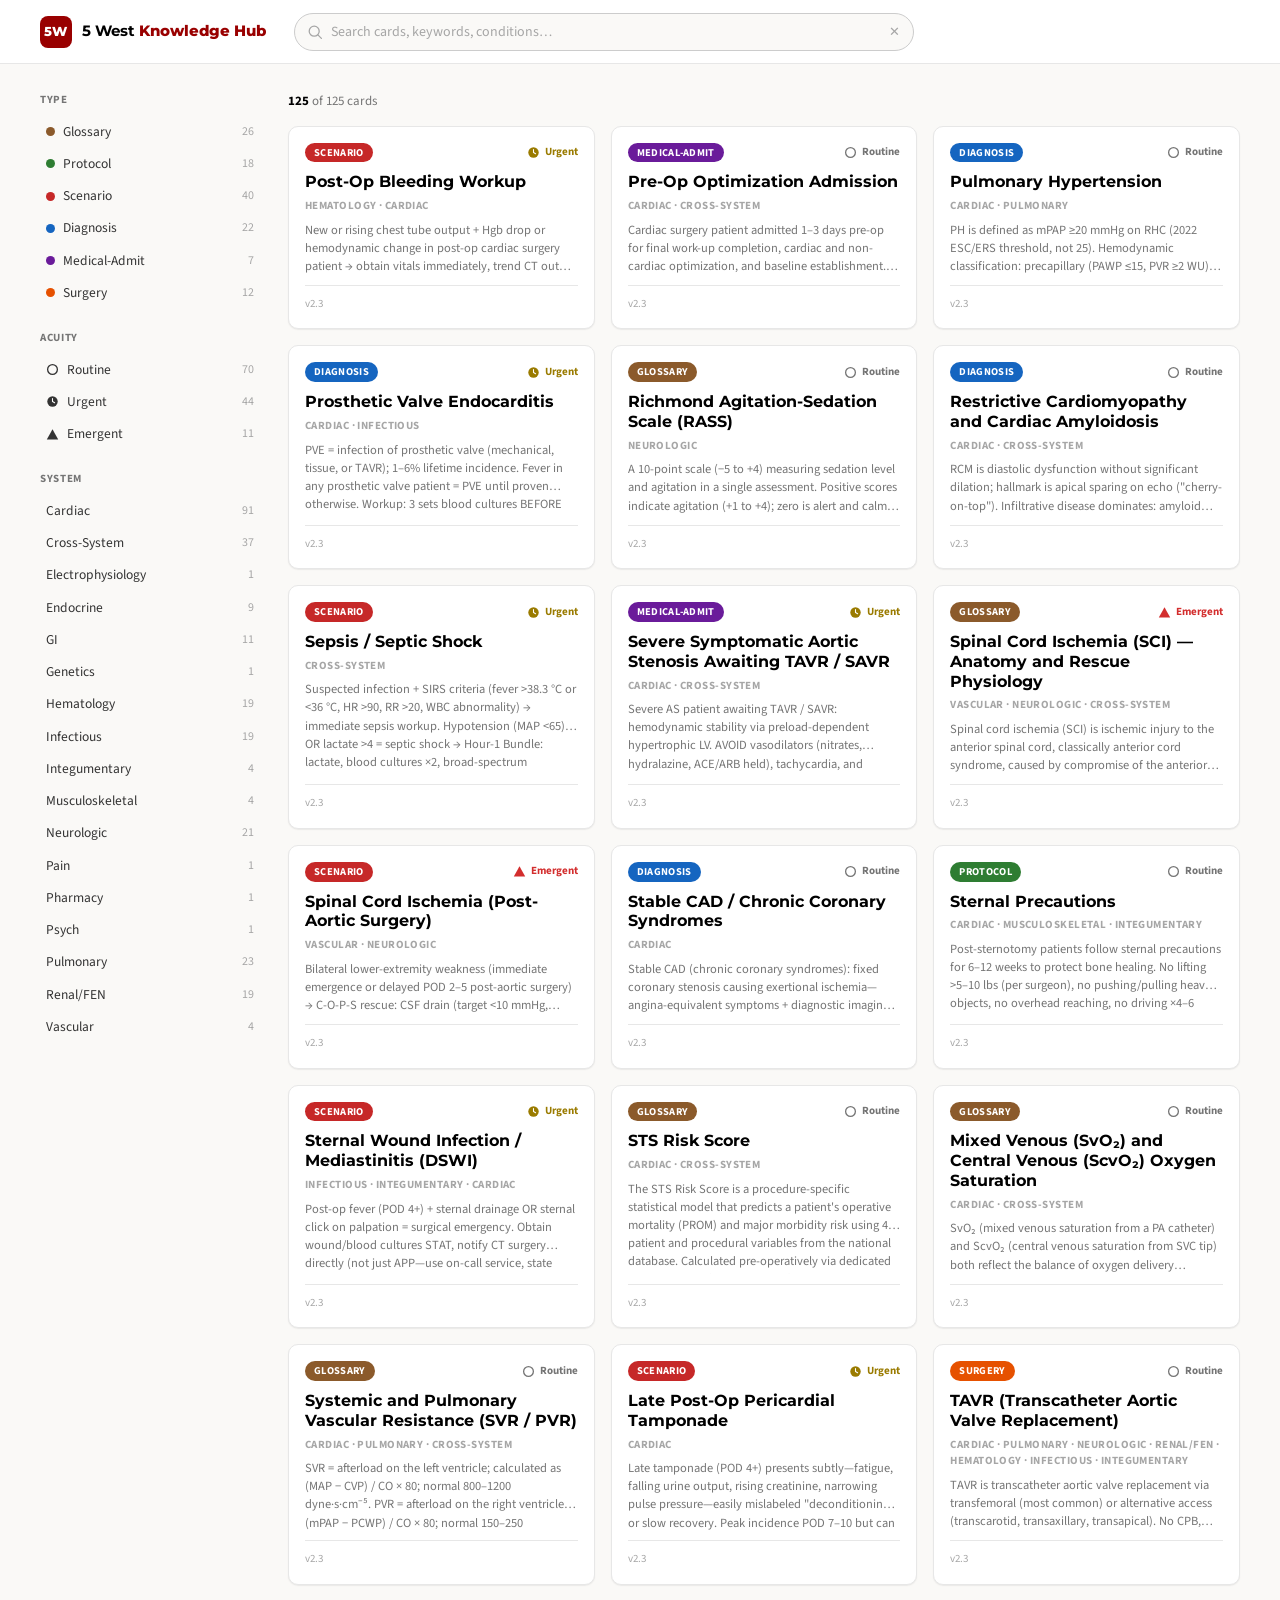
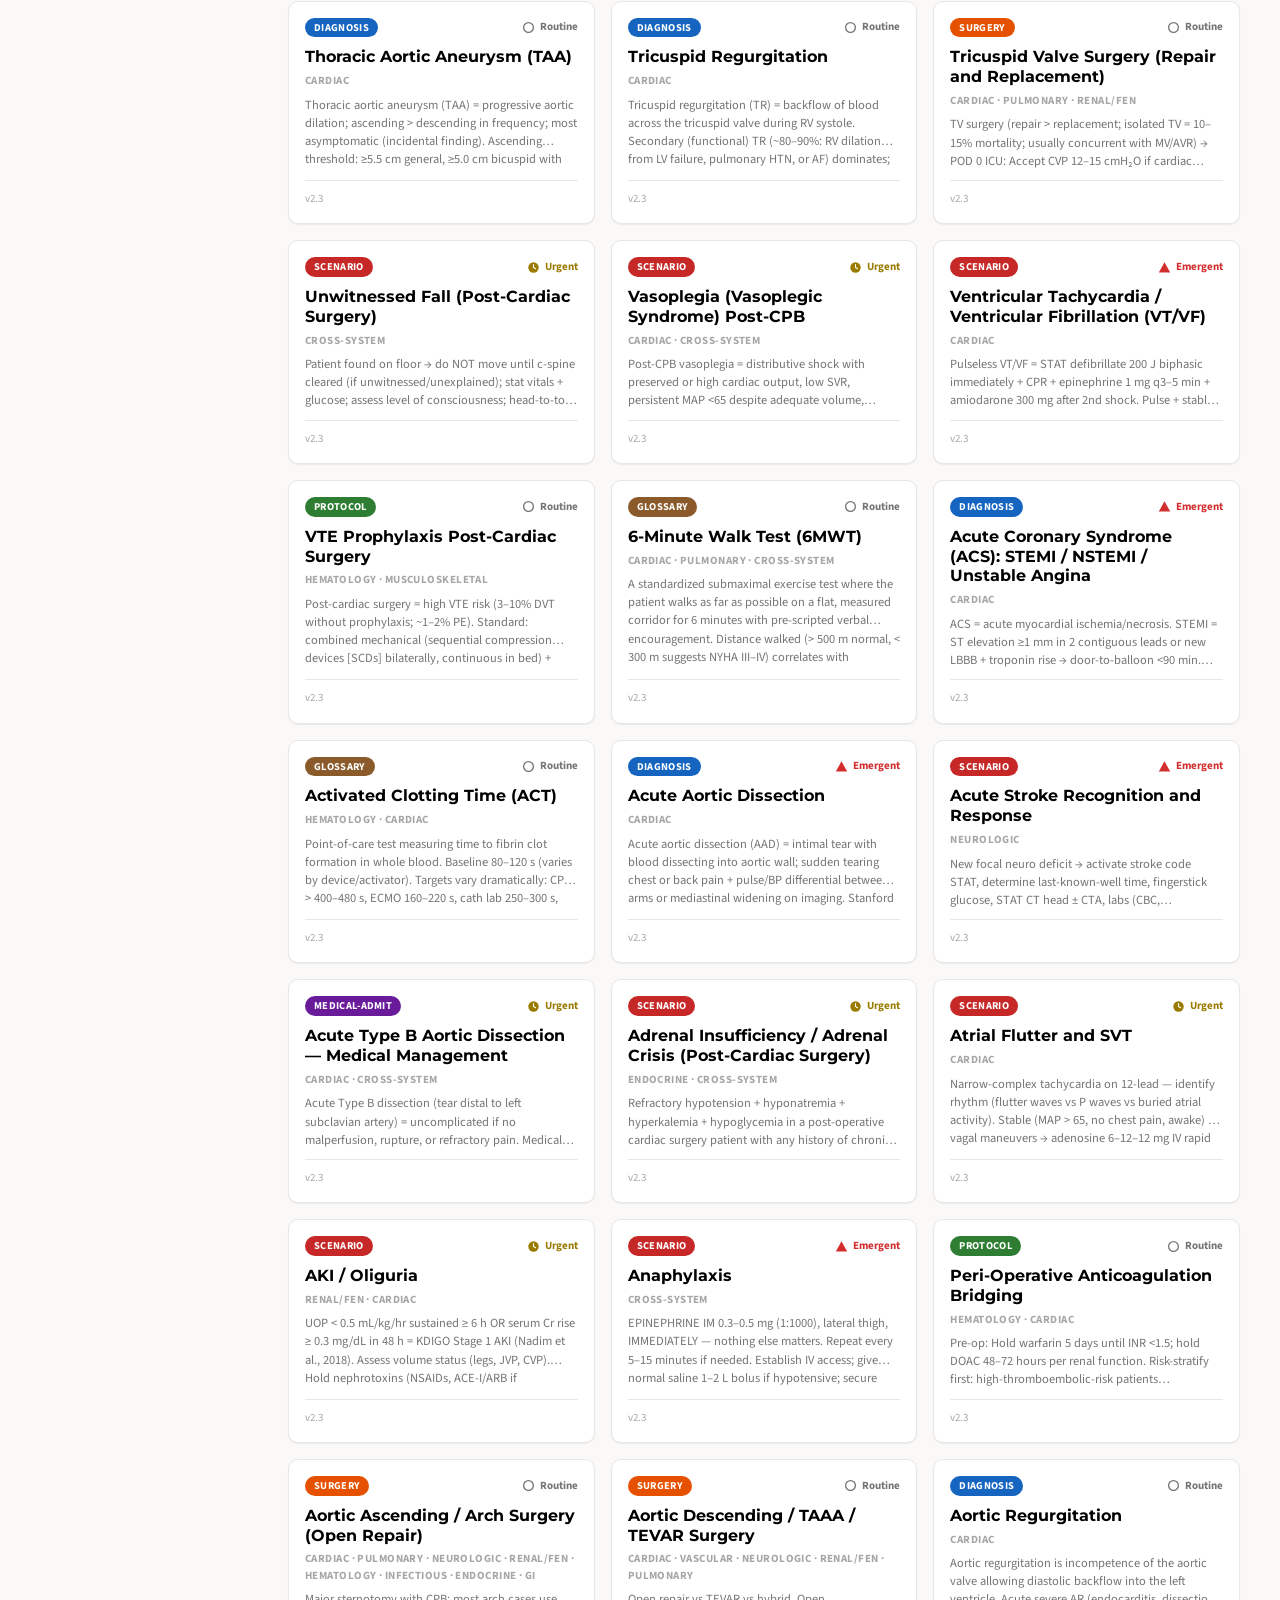
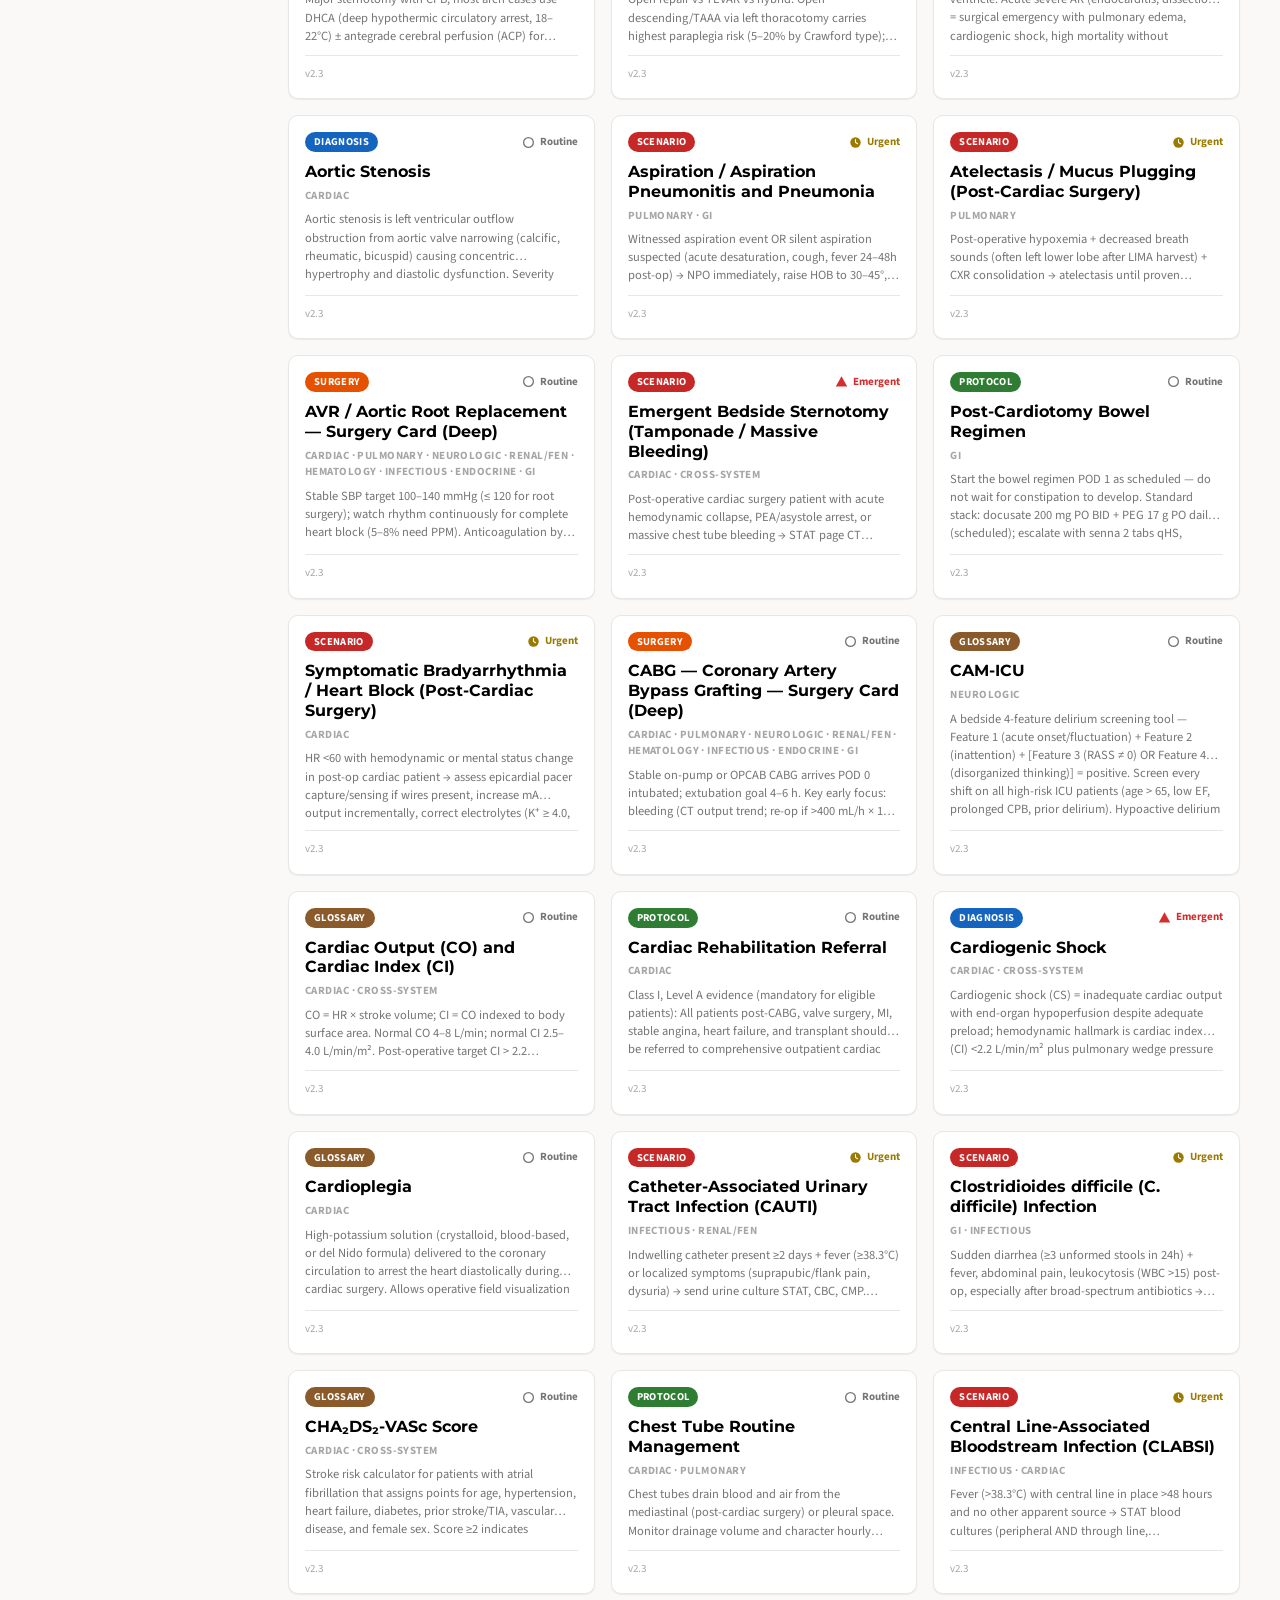
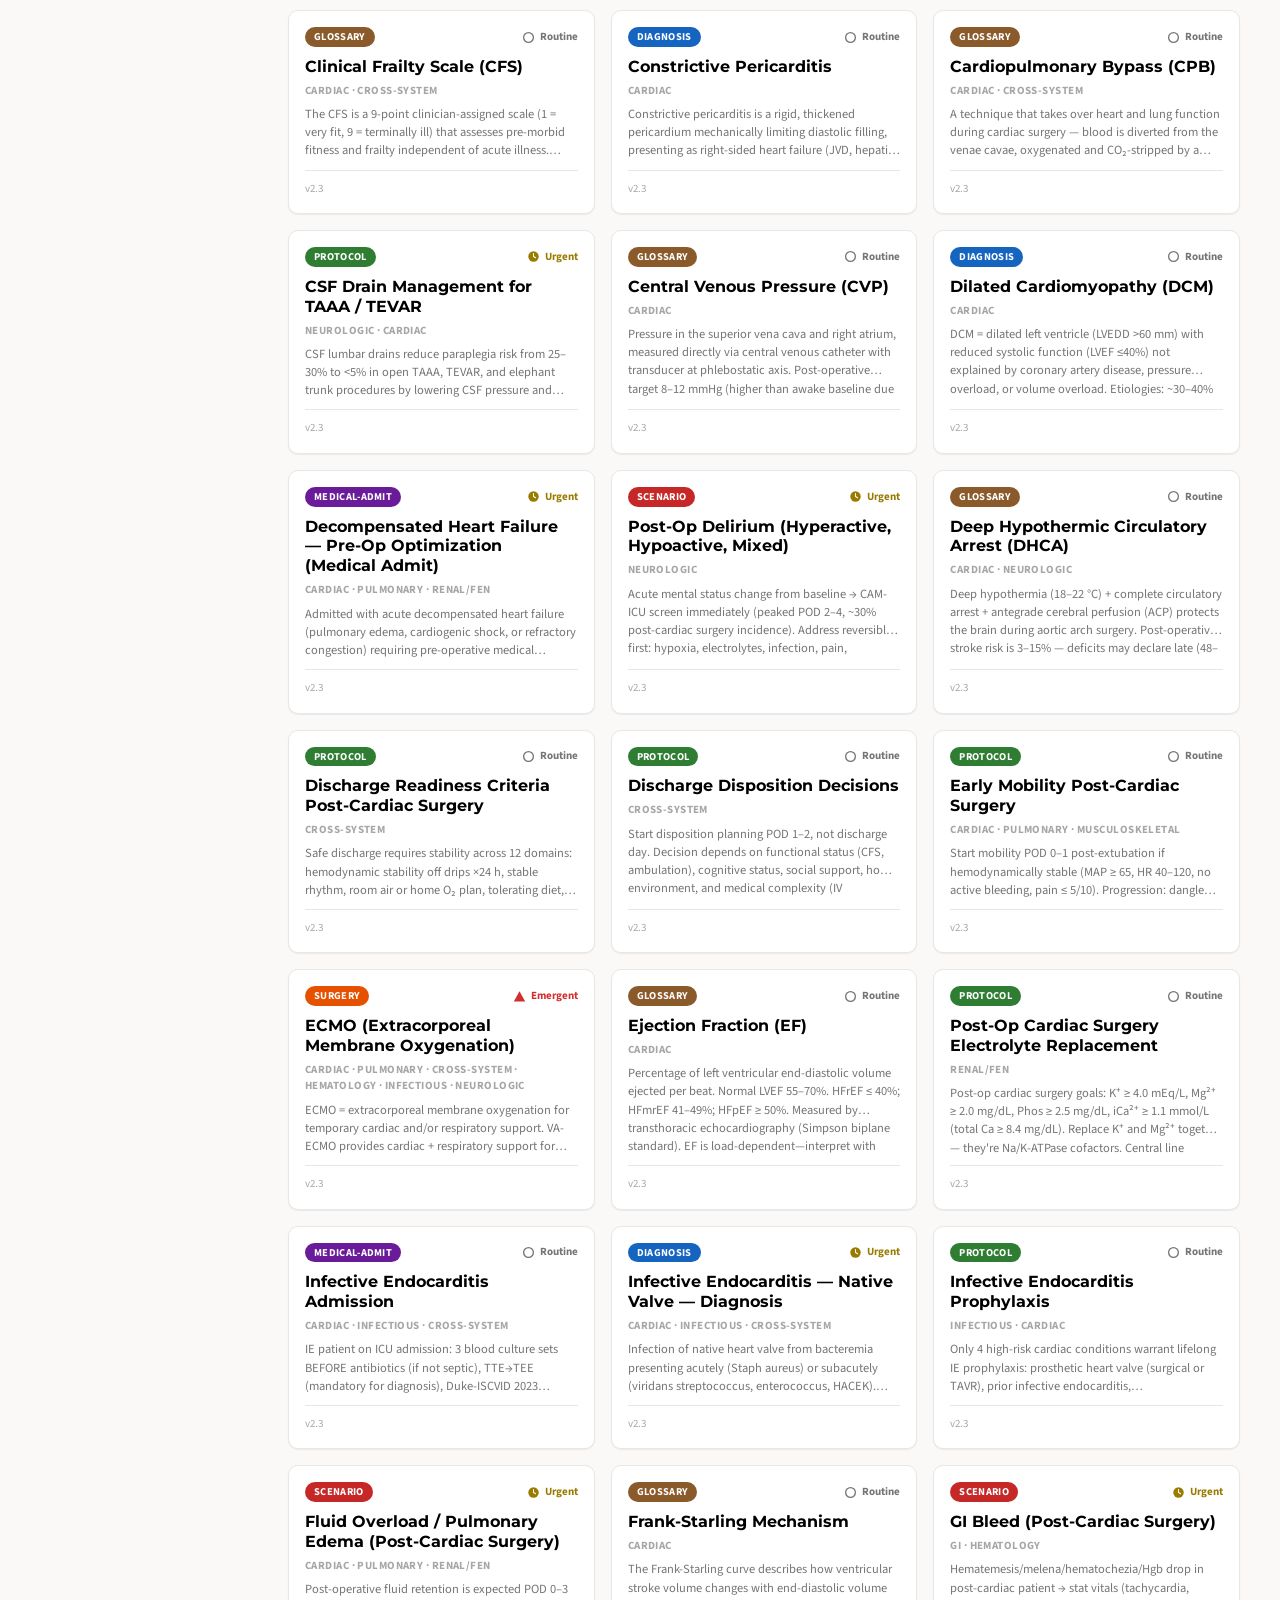
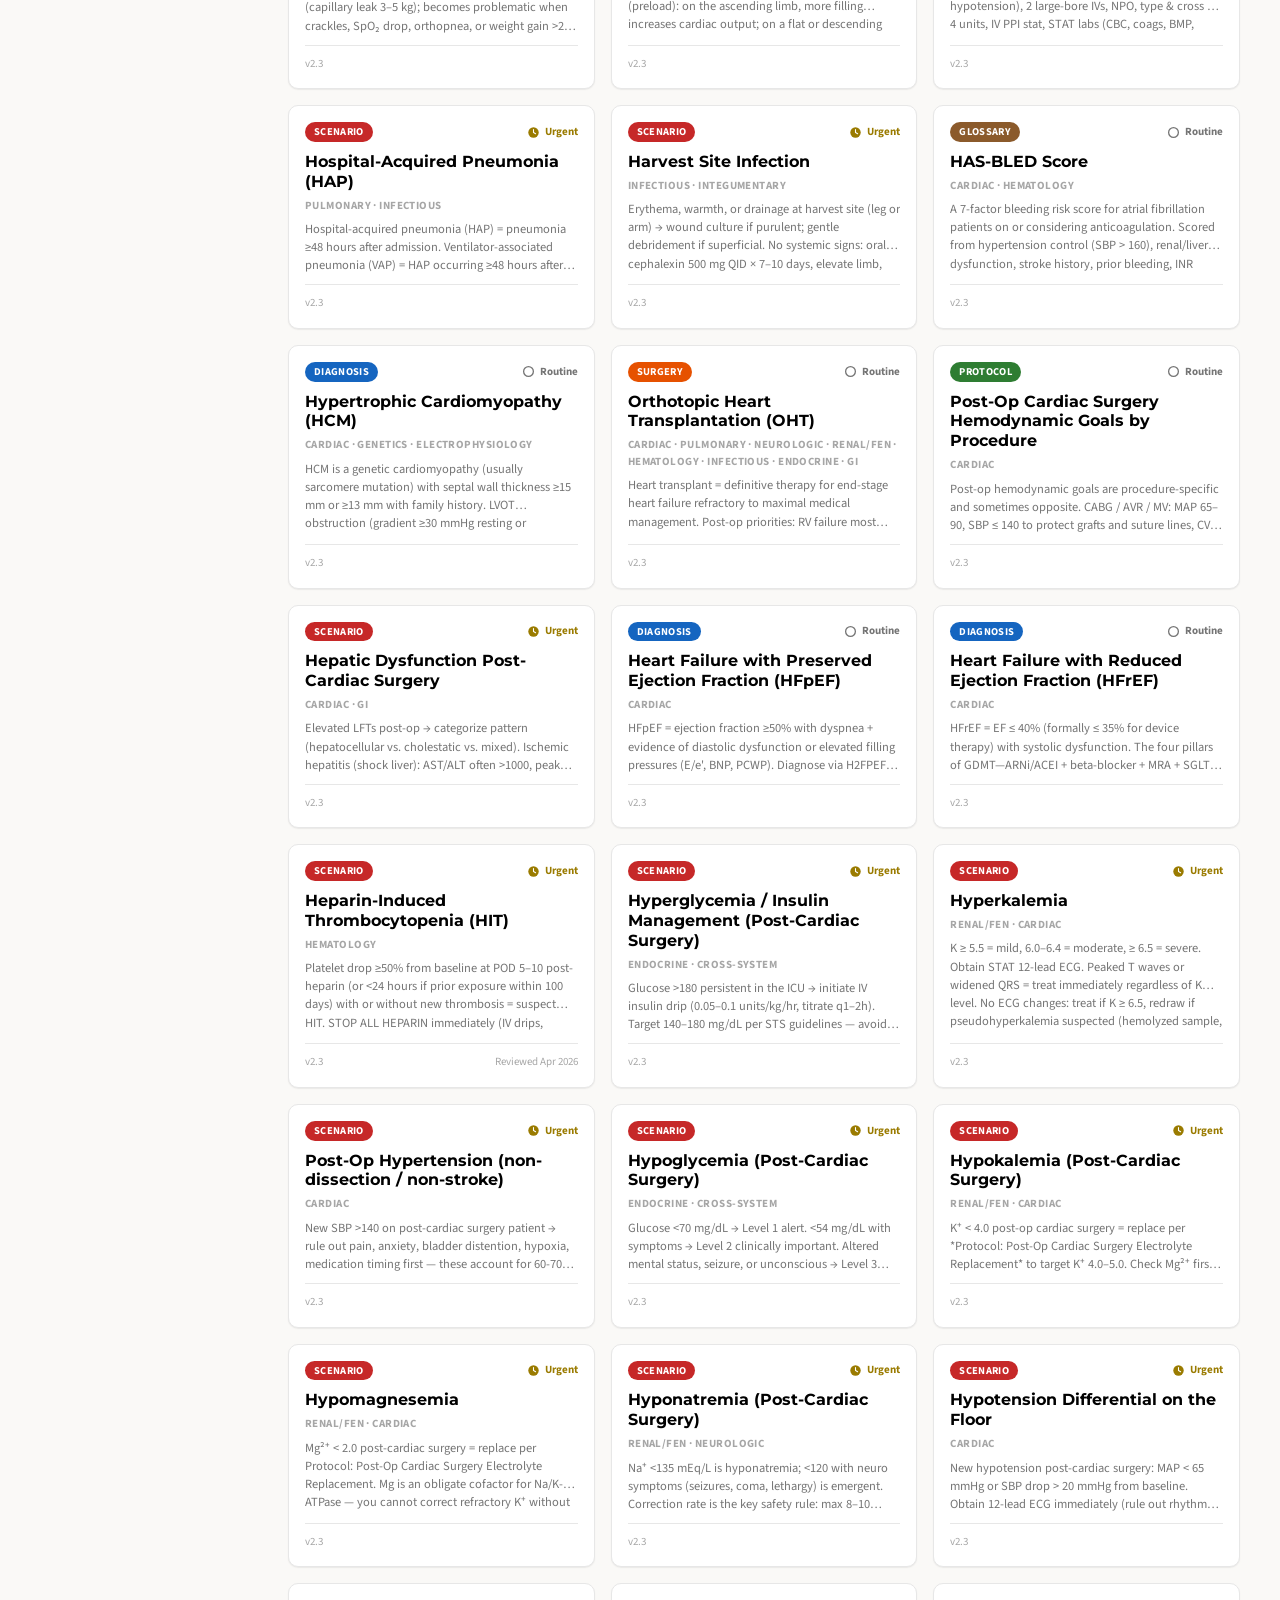
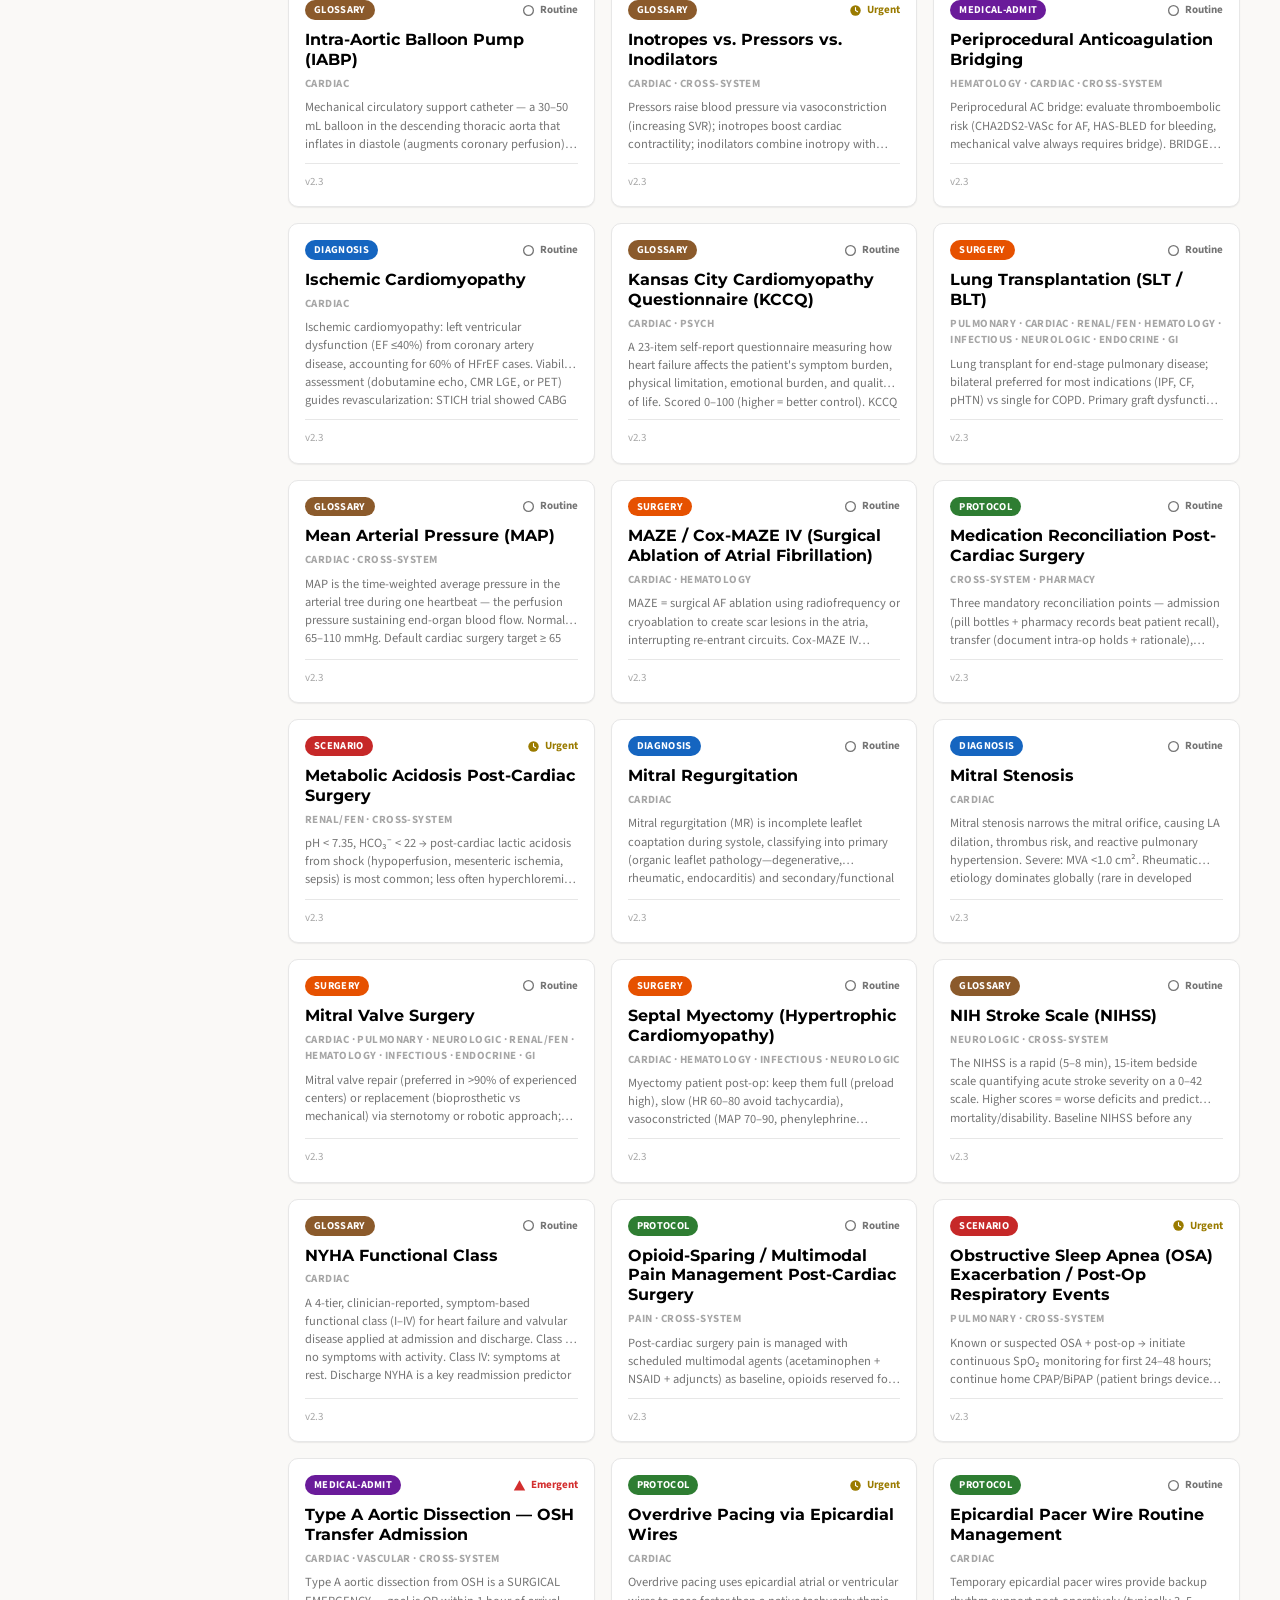
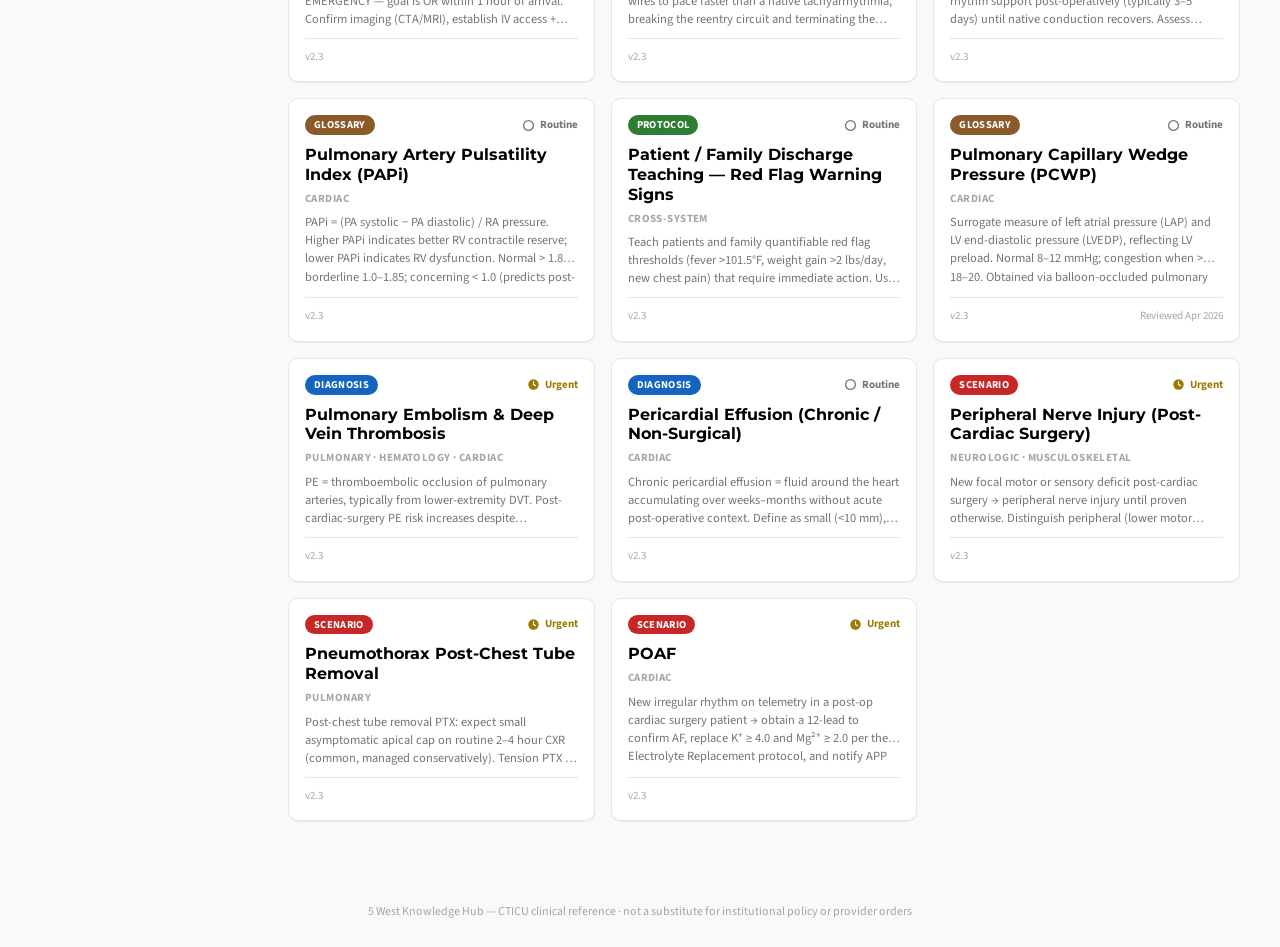
==== index.html @ 4c3ef4b4 "Build the static site (library + card detail views) - index.html / css/style.css / js/app.js -- no b" ====
<!doctype html>
<html lang="en">
<head>
  <meta charset="utf-8">
  <meta name="viewport" content="width=device-width, initial-scale=1">
  <title>5 West Knowledge Hub</title>
  <link rel="icon" href="data:image/svg+xml,<svg xmlns=%22http://www.w3.org/2000/svg%22 viewBox=%220 0 100 100%22><rect width=%22100%22 height=%22100%22 rx=%2218%22 fill=%22%23990000%22/><text x=%2250%22 y=%2266%22 font-size=%2258%22 font-family=%22Georgia,serif%22 font-weight=%22700%22 fill=%22%23fff%22 text-anchor=%22middle%22>5W</text></svg>">
  <link rel="preconnect" href="https://fonts.googleapis.com">
  <link rel="preconnect" href="https://fonts.gstatic.com" crossorigin>
  <link href="https://fonts.googleapis.com/css2?family=Source+Sans+3:ital,wght@0,400;0,600;0,700;0,900;1,400&family=Montserrat:wght@700;800&display=swap" rel="stylesheet">
  <link rel="stylesheet" href="css/style.css">
</head>
<body>

  <header class="topbar">
    <div class="topbar-inner">
      <a href="#/" class="wordmark">
        <span class="wordmark-mark">5W</span>
        <span class="wordmark-text">5 West <strong>Knowledge Hub</strong></span>
      </a>
      <div class="search-shell" id="global-search-shell">
        <svg class="search-icon" viewBox="0 0 20 20" width="16" height="16" aria-hidden="true"><circle cx="9" cy="9" r="6.25" fill="none" stroke="currentColor" stroke-width="1.6"/><line x1="13.6" y1="13.6" x2="18" y2="18" stroke="currentColor" stroke-width="1.6" stroke-linecap="round"/></svg>
        <input type="search" id="global-search" placeholder="Search cards, keywords, conditions…" autocomplete="off" aria-label="Search cards">
        <button type="button" id="global-search-clear" class="search-clear" aria-label="Clear search" hidden>✕</button>
      </div>
    </div>
  </header>

  <main id="app" role="main"></main>

  <footer class="site-footer">
    <span>5 West Knowledge Hub — CTICU clinical reference · not a substitute for institutional policy or provider orders</span>
  </footer>

  <script src="js/app.js"></script>
</body>
</html>
---- css/style.css ----
/* ==========================================================================
   5 West Knowledge Hub — static site
   Tokens: Swiss Grid Brand System, BRAND MODE: KECK
   (~/swiss-grid-brand-system/STYLE-GUIDE.md — applied as a token/type system
   for a data application, not the slide-furniture patterns, which don't fit
   a searchable library + detail-page shape.)
   ========================================================================== */

:root {
  --primary: #990000;
  --primary-ink-on-fill: #FFFFFF;
  --secondary: #FFCC00;
  --secondary-soft: #FFF6D6;
  --ink: #000000;
  --body: #333333;
  --dim: #757575;
  --faint: #A6A6A6;
  --hairline: #E7E7E7;
  --rule: #CCCCCC;
  --danger: #990000;
  --danger-strong: #D32E2E;
  --bg: #FAF9F7;
  --surface: #FFFFFF;

  /* semantic state tints (KECK) */
  --tint-danger-bg: #F7E4E4;
  --tint-danger-ink: #990000;
  --tint-caution-bg: #FFF4CC;
  --tint-caution-ink: #9A7B00;
  --tint-info-bg: #E4EEF3;
  --tint-info-ink: #2E6B85;
  --tint-good-bg: #DFF1F1;
  --tint-good-ink: #00695C;

  --font-primary: "Source Sans 3", "Source Sans Pro", -apple-system, BlinkMacSystemFont, "Segoe UI", sans-serif;
  --font-accent: "Montserrat", "Source Sans 3", sans-serif;

  --radius: 6px;
  --radius-lg: 10px;
  --shadow-card: 0 1px 2px rgba(0,0,0,0.04), 0 1px 1px rgba(0,0,0,0.03);
  --shadow-hover: 0 4px 14px rgba(0,0,0,0.09);
  --topbar-h: 64px;
}

* { box-sizing: border-box; }
html, body { height: 100%; }
body {
  margin: 0;
  background: var(--bg);
  color: var(--body);
  font-family: var(--font-primary);
  font-size: 15px;
  line-height: 1.5;
  -webkit-font-smoothing: antialiased;
}
a { color: var(--primary); text-decoration: none; }
a:hover { text-decoration: underline; }
button { font-family: inherit; cursor: pointer; }
::selection { background: var(--secondary-soft); }

/* ---------------- top bar ---------------- */

.topbar {
  position: sticky;
  top: 0;
  z-index: 50;
  height: var(--topbar-h);
  background: var(--surface);
  border-bottom: 1px solid var(--hairline);
}
.topbar-inner {
  max-width: 1240px;
  height: 100%;
  margin: 0 auto;
  padding: 0 20px;
  display: flex;
  align-items: center;
  gap: 28px;
}
.wordmark {
  display: flex;
  align-items: center;
  gap: 10px;
  flex-shrink: 0;
  color: var(--ink);
}
.wordmark:hover { text-decoration: none; }
.wordmark-mark {
  display: grid;
  place-items: center;
  width: 32px;
  height: 32px;
  border-radius: 8px;
  background: var(--primary);
  color: #fff;
  font-family: var(--font-accent);
  font-weight: 800;
  font-size: 13px;
  letter-spacing: 0.01em;
}
.wordmark-text {
  font-family: var(--font-accent);
  font-weight: 700;
  font-size: 15px;
  color: var(--ink);
  white-space: nowrap;
}
.wordmark-text strong { color: var(--primary); font-weight: 800; }

.search-shell {
  position: relative;
  flex: 1;
  max-width: 620px;
  display: flex;
  align-items: center;
}
.search-icon {
  position: absolute;
  left: 13px;
  color: var(--faint);
  pointer-events: none;
}
#global-search {
  width: 100%;
  height: 38px;
  padding: 0 36px 0 36px;
  border: 1px solid var(--rule);
  border-radius: 20px;
  background: var(--bg);
  font-family: inherit;
  font-size: 14px;
  color: var(--ink);
  outline: none;
  transition: border-color .12s, box-shadow .12s;
}
#global-search:focus {
  border-color: var(--primary);
  box-shadow: 0 0 0 3px rgba(153,0,0,0.10);
  background: var(--surface);
}
#global-search::placeholder { color: var(--faint); }
.search-clear {
  position: absolute;
  right: 8px;
  width: 24px; height: 24px;
  border: none;
  background: transparent;
  color: var(--faint);
  border-radius: 50%;
  font-size: 13px;
  display: grid;
  place-items: center;
}
.search-clear:hover { background: var(--hairline); color: var(--body); }

/* ---------------- shared layout ---------------- */

#app {
  max-width: 1240px;
  margin: 0 auto;
  padding: 28px 20px 64px;
  min-height: calc(100vh - var(--topbar-h) - 48px);
}

.site-footer {
  text-align: center;
  padding: 18px 20px 26px;
  color: var(--faint);
  font-size: 12px;
}

/* ---------------- library view ---------------- */

.library-layout {
  display: grid;
  grid-template-columns: 220px 1fr;
  gap: 28px;
  align-items: start;
}
@media (max-width: 860px) {
  .library-layout { grid-template-columns: 1fr; }
}

.facets {
  position: sticky;
  top: calc(var(--topbar-h) + 20px);
  display: flex;
  flex-direction: column;
  gap: 22px;
}
.facet-group h3 {
  margin: 0 0 8px;
  font-family: var(--font-primary);
  font-weight: 700;
  font-size: 11px;
  letter-spacing: 0.06em;
  text-transform: uppercase;
  color: var(--dim);
}
.facet-list { display: flex; flex-direction: column; gap: 2px; }
.facet-row {
  display: flex;
  align-items: center;
  gap: 8px;
  padding: 5px 6px;
  border-radius: var(--radius);
  cursor: pointer;
  font-size: 13.5px;
  color: var(--body);
  user-select: none;
}
.facet-row:hover { background: var(--hairline); }
.facet-row.active { background: #F3E3E1; color: var(--primary); font-weight: 600; }
.facet-dot { width: 9px; height: 9px; border-radius: 50%; flex-shrink: 0; }
.facet-name { flex: 1; }
.facet-count {
  font-variant-numeric: tabular-nums;
  font-size: 12px;
  color: var(--faint);
}
.facet-row.active .facet-count { color: var(--primary); opacity: .75; }
.facet-row[data-zero="true"] { opacity: .38; pointer-events: none; }

.clear-filters-btn {
  align-self: flex-start;
  border: 1px solid var(--rule);
  background: var(--surface);
  color: var(--body);
  border-radius: 20px;
  padding: 5px 12px;
  font-size: 12.5px;
  font-weight: 600;
}
.clear-filters-btn:hover { border-color: var(--primary); color: var(--primary); }

.results-head {
  display: flex;
  align-items: baseline;
  justify-content: space-between;
  margin-bottom: 14px;
}
.results-count {
  font-size: 13px;
  color: var(--dim);
}
.results-count strong { color: var(--ink); }

.card-grid {
  display: grid;
  grid-template-columns: repeat(auto-fill, minmax(260px, 1fr));
  gap: 16px;
}

.card-tile {
  display: flex;
  flex-direction: column;
  background: var(--surface);
  border: 1px solid var(--hairline);
  border-radius: var(--radius-lg);
  padding: 16px;
  box-shadow: var(--shadow-card);
  transition: box-shadow .14s, transform .14s, border-color .14s;
  color: var(--body);
  min-height: 178px;
}
.card-tile:hover {
  box-shadow: var(--shadow-hover);
  transform: translateY(-1px);
  border-color: var(--rule);
  text-decoration: none;
}
.card-tile-top {
  display: flex;
  align-items: center;
  justify-content: space-between;
  gap: 8px;
  margin-bottom: 10px;
}
.type-pill {
  display: inline-flex;
  align-items: center;
  padding: 2px 9px;
  border-radius: 20px;
  font-size: 10.5px;
  font-weight: 700;
  letter-spacing: 0.03em;
  text-transform: uppercase;
  color: #fff;
  white-space: nowrap;
}
.card-title {
  margin: 0 0 6px;
  font-family: var(--font-accent);
  font-weight: 700;
  font-size: 15.5px;
  line-height: 1.28;
  color: var(--ink);
}
.card-system-label {
  font-size: 11px;
  font-weight: 700;
  letter-spacing: 0.04em;
  text-transform: uppercase;
  color: var(--faint);
  margin-bottom: 6px;
}
.card-quick-answer {
  font-size: 12.5px;
  color: var(--dim);
  line-height: 1.45;
  flex: 1;
  display: -webkit-box;
  -webkit-line-clamp: 3;
  -webkit-box-orient: vertical;
  overflow: hidden;
}
.card-tile-bottom {
  margin-top: 10px;
  padding-top: 10px;
  border-top: 1px solid var(--hairline);
  display: flex;
  align-items: center;
  justify-content: space-between;
  font-size: 11px;
  color: var(--faint);
}

/* acuity indicator: hollow ring (routine) / filled clock (urgent) / filled triangle (emergent) */
.acuity-mark { display: inline-flex; align-items: center; gap: 5px; font-size: 11px; font-weight: 700; }
.acuity-mark.routine { color: var(--dim); }
.acuity-mark.urgent { color: var(--tint-caution-ink); }
.acuity-mark.emergent { color: var(--danger-strong); }
.acuity-icon { width: 13px; height: 13px; flex-shrink: 0; }

.empty-state {
  grid-column: 1 / -1;
  text-align: center;
  padding: 70px 20px;
  color: var(--dim);
}
.empty-state p { margin: 0 0 14px; font-size: 14.5px; }

/* ---------------- recently viewed ---------------- */

.recent-strip {
  margin-bottom: 26px;
}
.recent-strip h3 {
  margin: 0 0 10px;
  font-size: 11px;
  font-weight: 700;
  letter-spacing: 0.06em;
  text-transform: uppercase;
  color: var(--dim);
}
.recent-chips { display: flex; flex-wrap: wrap; gap: 8px; }
.recent-chip {
  display: inline-flex;
  align-items: center;
  gap: 6px;
  padding: 5px 12px 5px 8px;
  border: 1px solid var(--hairline);
  background: var(--surface);
  border-radius: 20px;
  font-size: 12.5px;
  color: var(--body);
}
.recent-chip:hover { border-color: var(--primary); color: var(--primary); text-decoration: none; }
.recent-chip .dot { width: 7px; height: 7px; border-radius: 50%; }

/* ---------------- card detail view ---------------- */

.crumb-bar {
  display: flex;
  align-items: center;
  gap: 8px;
  flex-wrap: wrap;
  font-size: 12.5px;
  color: var(--dim);
  margin-bottom: 18px;
}
.crumb-bar a { color: var(--dim); font-weight: 600; }
.crumb-bar a:hover { color: var(--primary); }
.crumb-sep { color: var(--faint); }
.crumb-current { color: var(--ink); font-weight: 600; }

.detail-layout {
  display: grid;
  grid-template-columns: 1fr 280px;
  gap: 32px;
  align-items: start;
}
@media (max-width: 900px) {
  .detail-layout { grid-template-columns: 1fr; }
}

.detail-head { margin-bottom: 20px; }
.detail-head-top {
  display: flex;
  align-items: center;
  gap: 10px;
  margin-bottom: 10px;
  flex-wrap: wrap;
}
.detail-title {
  font-family: var(--font-accent);
  font-weight: 800;
  font-size: 27px;
  line-height: 1.18;
  color: var(--ink);
  margin: 0 0 8px;
}
.detail-meta {
  display: flex;
  flex-wrap: wrap;
  gap: 6px 14px;
  font-size: 12.5px;
  color: var(--dim);
}
.detail-meta span { display: inline-flex; align-items: center; gap: 5px; }
.detail-meta strong { color: var(--body); font-weight: 600; }

.qa-callout {
  margin-top: 16px;
  background: var(--secondary-soft);
  border-left: 5px solid var(--secondary);
  border-radius: 0 var(--radius) var(--radius) 0;
  padding: 14px 18px;
}
.qa-callout .qa-label {
  display: block;
  font-size: 10.5px;
  font-weight: 800;
  letter-spacing: 0.07em;
  text-transform: uppercase;
  color: #7A6000;
  margin-bottom: 6px;
}
.qa-callout-body { font-size: 14px; color: var(--body); line-height: 1.55; }
.qa-callout-body p { margin: 0 0 8px; }
.qa-callout-body p:last-child { margin-bottom: 0; }
.qa-callout-body strong { color: var(--primary); font-weight: 700; }

.section-block {
  background: var(--surface);
  border: 1px solid var(--hairline);
  border-radius: var(--radius-lg);
  margin-bottom: 12px;
  overflow: hidden;
  scroll-margin-top: calc(var(--topbar-h) + 16px);
}
.section-block[data-level="3"] { margin-left: 20px; }
.section-block[data-level="4"] { margin-left: 40px; }

.section-toggle {
  width: 100%;
  display: flex;
  align-items: center;
  gap: 10px;
  padding: 13px 16px;
  background: none;
  border: none;
  text-align: left;
  font-family: var(--font-primary);
}
.section-block[data-level="2"] .section-toggle { font-size: 15.5px; font-weight: 700; color: var(--ink); }
.section-block[data-level="3"] .section-toggle { font-size: 14px; font-weight: 700; color: var(--body); }
.section-block[data-level="4"] .section-toggle { font-size: 13px; font-weight: 600; color: var(--dim); }

.section-chevron {
  flex-shrink: 0;
  color: var(--faint);
  transition: transform .15s;
  width: 12px; height: 12px;
}
.section-block.open .section-chevron { transform: rotate(90deg); }
.section-body {
  padding: 0 18px 18px;
  font-size: 14px;
  line-height: 1.62;
  color: var(--body);
}
.section-block:not(.open) .section-body { display: none; }
.section-body p { margin: 0 0 12px; }
.section-body p:last-child { margin-bottom: 0; }
.section-body ul, .section-body ol { margin: 0 0 12px; padding-left: 22px; }
.section-body li { margin-bottom: 6px; }
.section-body strong { color: var(--primary); font-weight: 700; }
.section-body em { color: var(--dim); }
.section-body hr { border: none; border-top: 1px solid var(--hairline); margin: 16px 0; }
.section-body table {
  width: 100%;
  border-collapse: collapse;
  font-size: 12.5px;
  margin: 4px 0 14px;
  display: block;
  overflow-x: auto;
}
.section-body th {
  background: #F1EFE8;
  border: 1px solid var(--hairline);
  padding: 6px 8px;
  text-align: left;
  font-weight: 700;
}
.section-body td {
  border: 1px solid var(--hairline);
  padding: 6px 8px;
  vertical-align: top;
}
.section-body details { margin: 10px 0; }
.section-body summary { cursor: pointer; font-weight: 700; color: var(--body); }
.section-body code {
  background: var(--hairline);
  border-radius: 3px;
  padding: 1px 5px;
  font-size: 12px;
}

/* ---------------- rail ---------------- */

.rail { display: flex; flex-direction: column; gap: 18px; }
.rail-box {
  background: var(--surface);
  border: 1px solid var(--hairline);
  border-radius: var(--radius-lg);
  overflow: hidden;
}
.rail-toggle {
  width: 100%;
  display: flex;
  align-items: center;
  justify-content: space-between;
  padding: 12px 14px;
  background: none;
  border: none;
  font-family: var(--font-primary);
  font-weight: 700;
  font-size: 11.5px;
  letter-spacing: 0.05em;
  text-transform: uppercase;
  color: var(--dim);
}
.rail-box .section-chevron { color: var(--faint); }
.rail-box.open .section-chevron { transform: rotate(90deg); }
.rail-list {
  padding: 0 14px 14px;
  display: flex;
  flex-direction: column;
  gap: 2px;
}
.rail-box:not(.open) .rail-list { display: none; }
.rail-item {
  display: block;
  padding: 6px 4px;
  border-radius: 4px;
  font-size: 13px;
  color: var(--body);
  line-height: 1.35;
}
.rail-item:hover { background: var(--hairline); color: var(--primary); text-decoration: none; }
.rail-item.sub { padding-left: 16px; font-size: 12.5px; color: var(--dim); }
.rail-ref { font-size: 12.5px; color: var(--body); line-height: 1.5; padding: 7px 4px; border-bottom: 1px solid var(--hairline); }
.rail-ref:last-child { border-bottom: none; }
.rail-ref .ref-type {
  display: inline-block;
  font-size: 9.5px;
  font-weight: 700;
  letter-spacing: 0.04em;
  text-transform: uppercase;
  color: var(--faint);
  margin-bottom: 2px;
}
.rail-related-item {
  display: flex;
  align-items: center;
  gap: 8px;
  padding: 8px 4px;
  border-radius: 4px;
  font-size: 13px;
  color: var(--body);
}
.rail-related-item:hover { background: var(--hairline); color: var(--primary); text-decoration: none; }
.rail-empty { padding: 4px; font-size: 12.5px; color: var(--faint); font-style: italic; }

.back-to-library {
  display: inline-flex;
  align-items: center;
  gap: 6px;
  font-size: 13px;
  font-weight: 600;
  color: var(--dim);
  margin-bottom: 14px;
}
.back-to-library:hover { color: var(--primary); }

@media (max-width: 640px) {
  .topbar-inner { gap: 14px; }
  .wordmark-text { display: none; }
  .detail-title { font-size: 22px; }
  .card-grid { grid-template-columns: 1fr; }
}
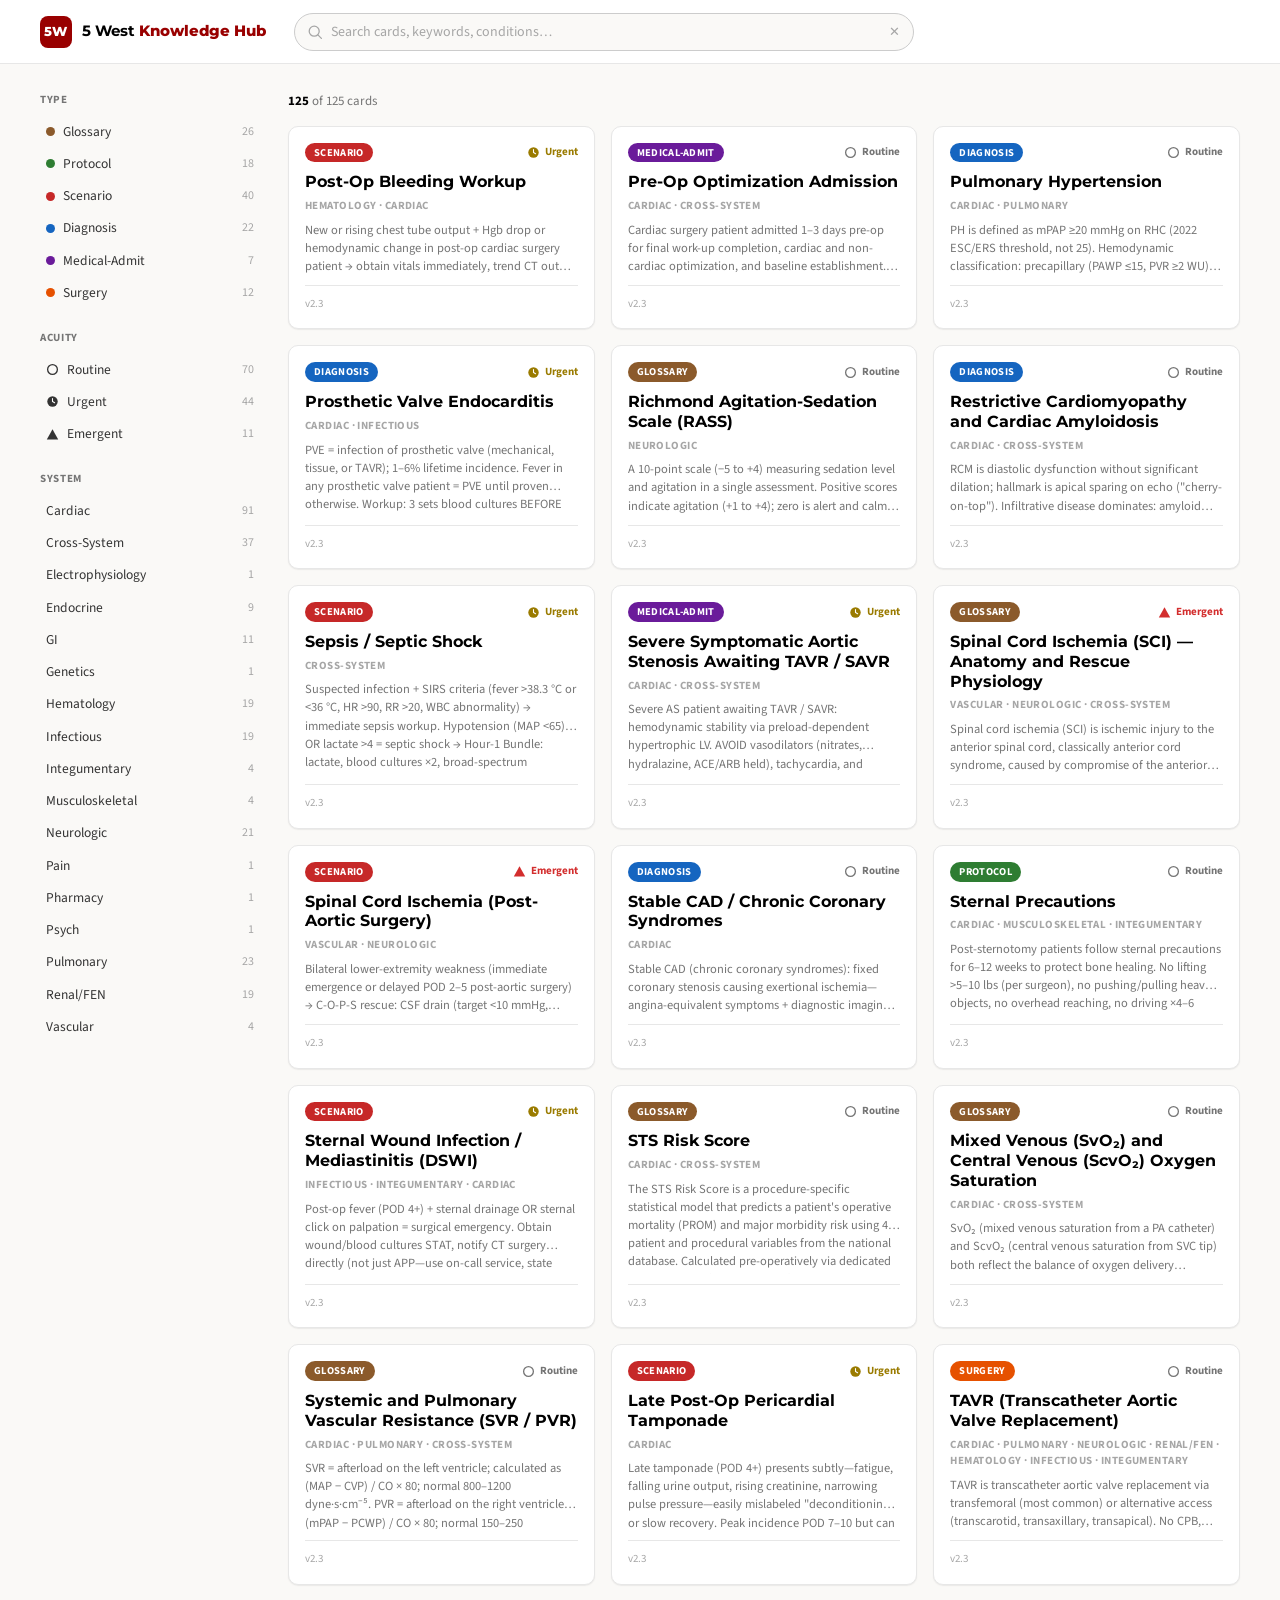
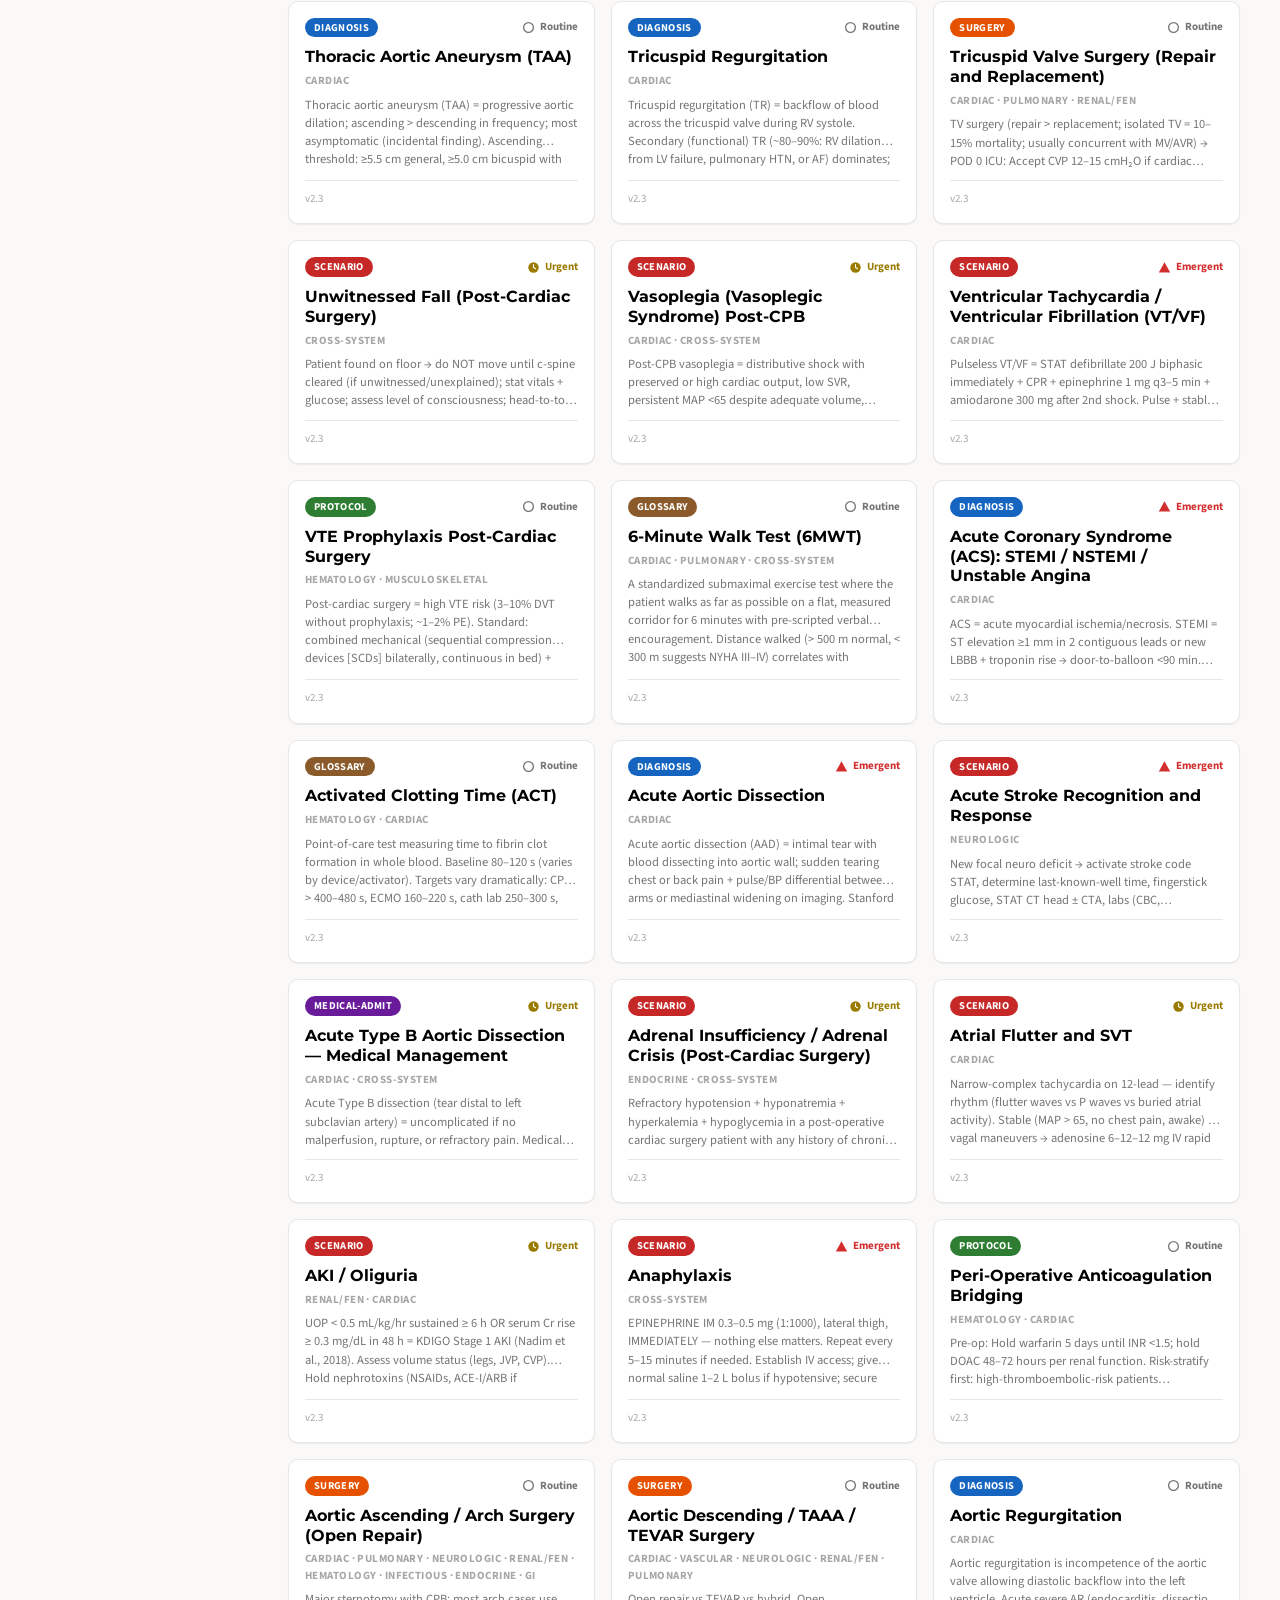
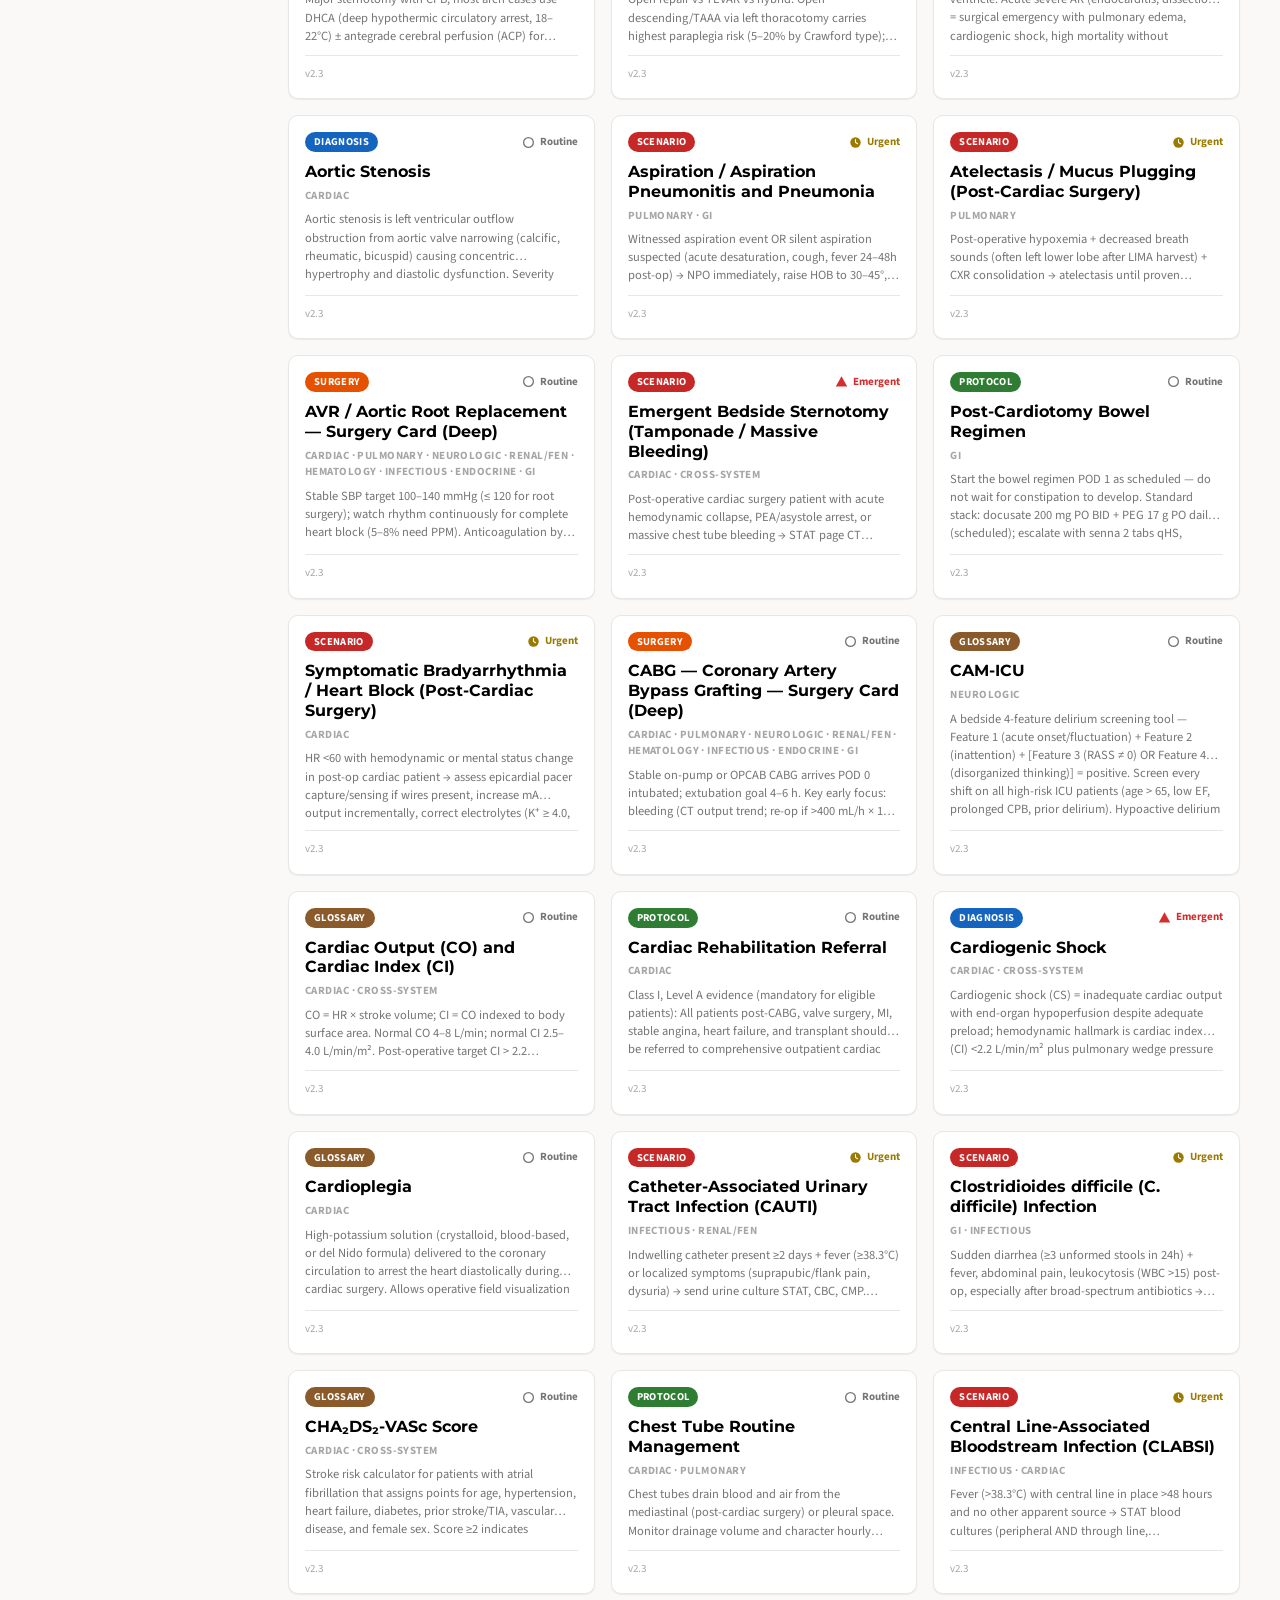
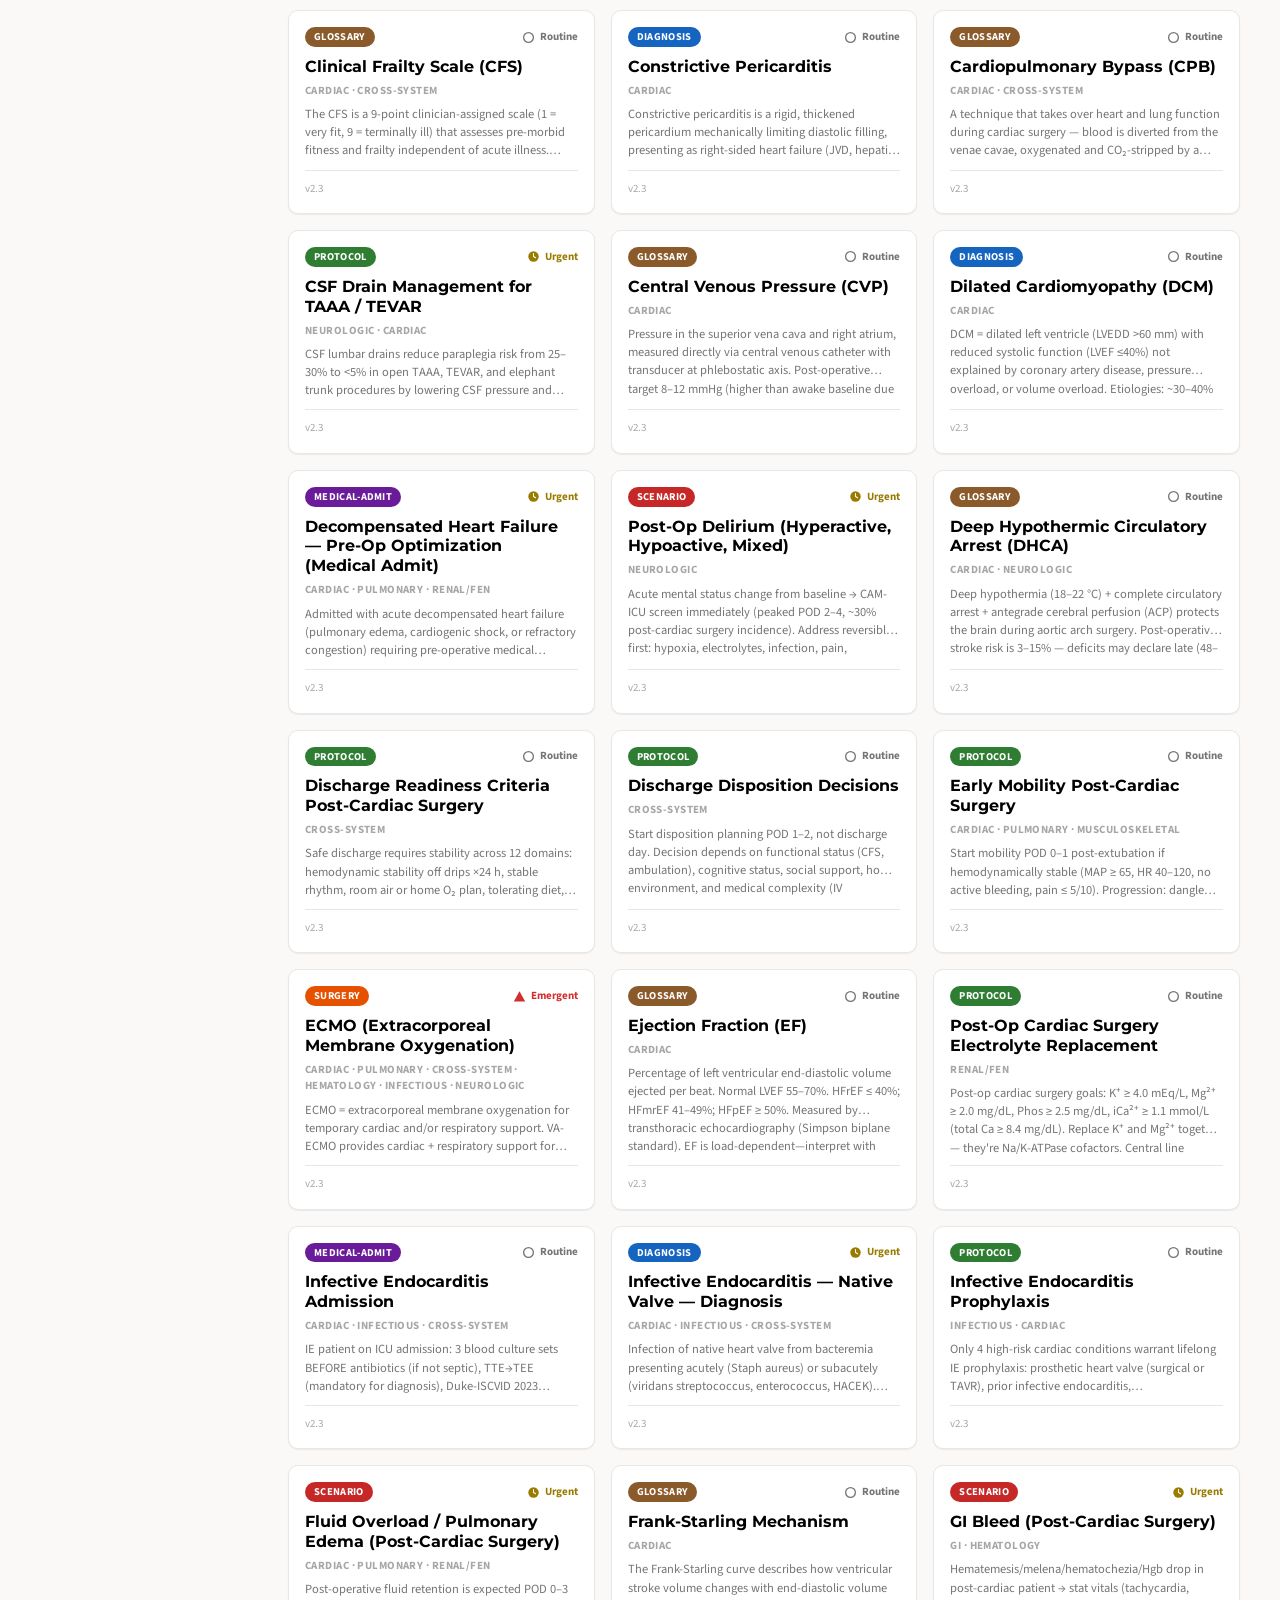
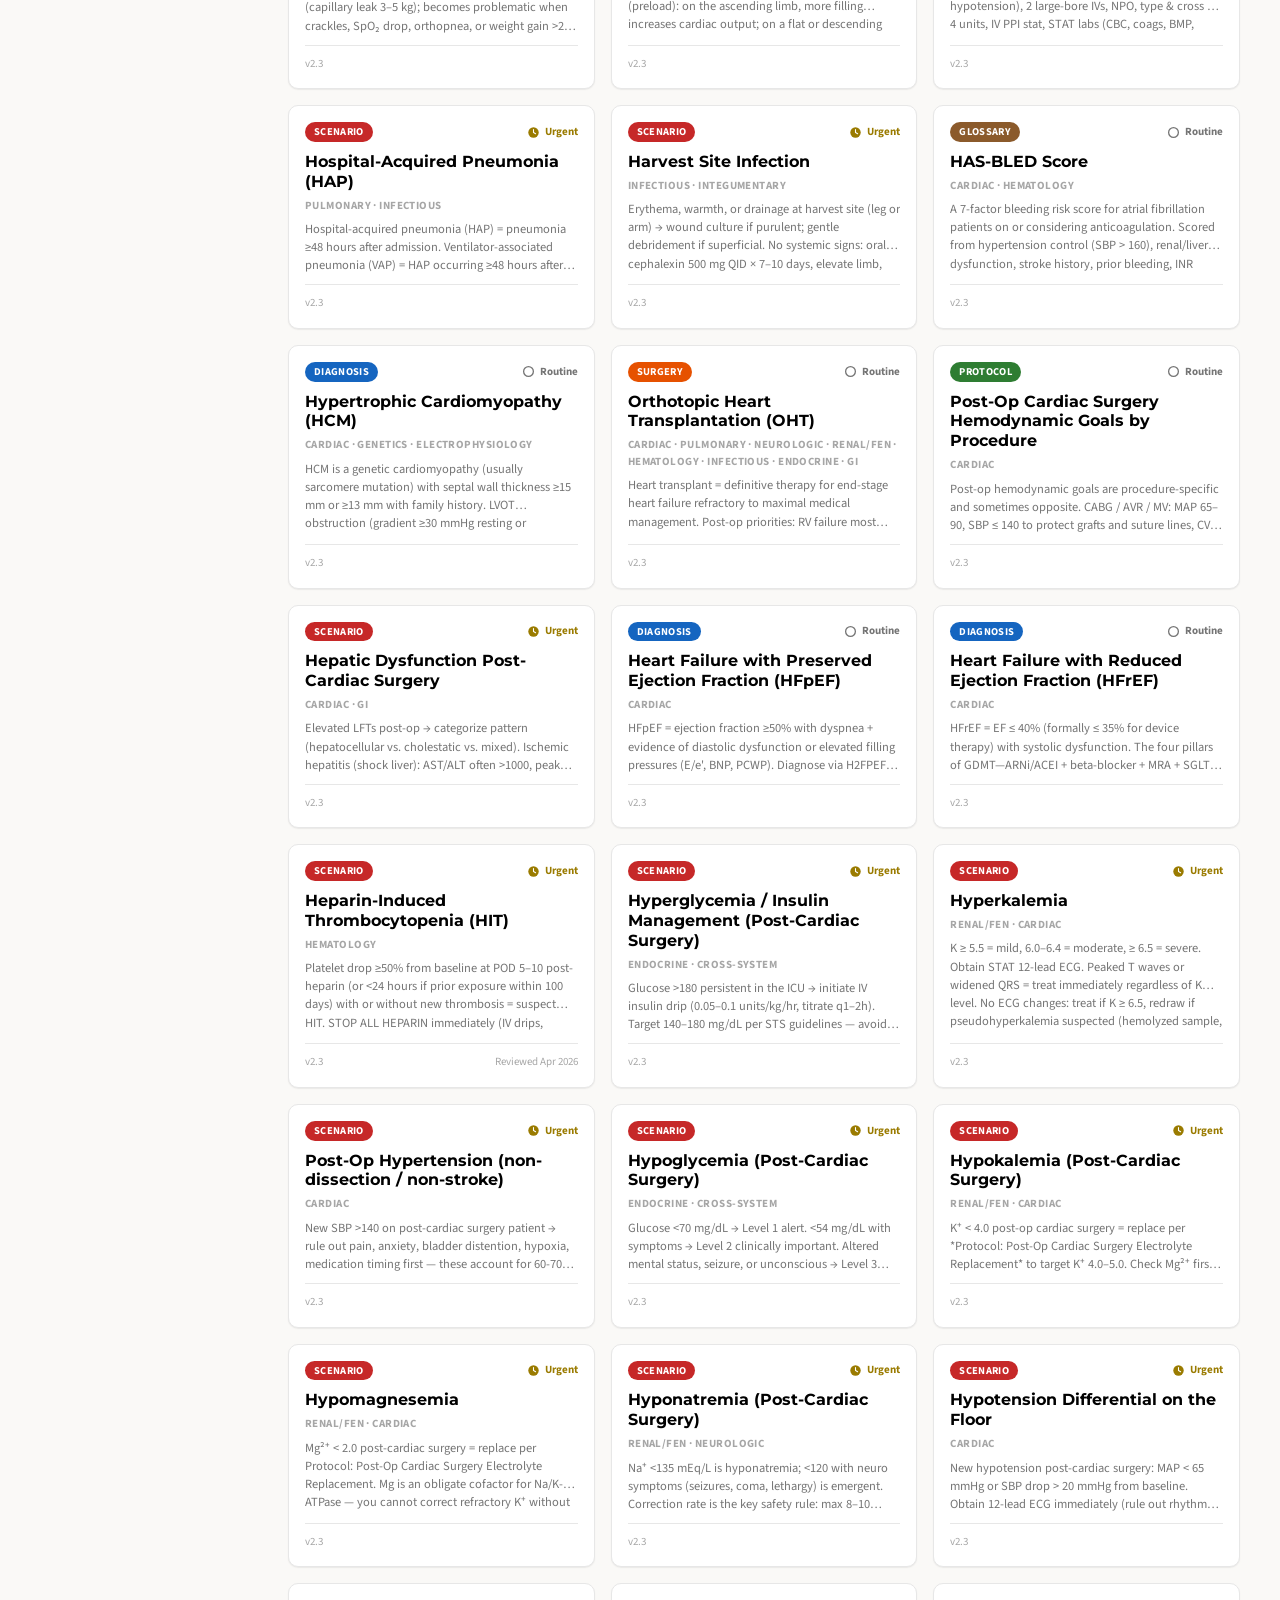
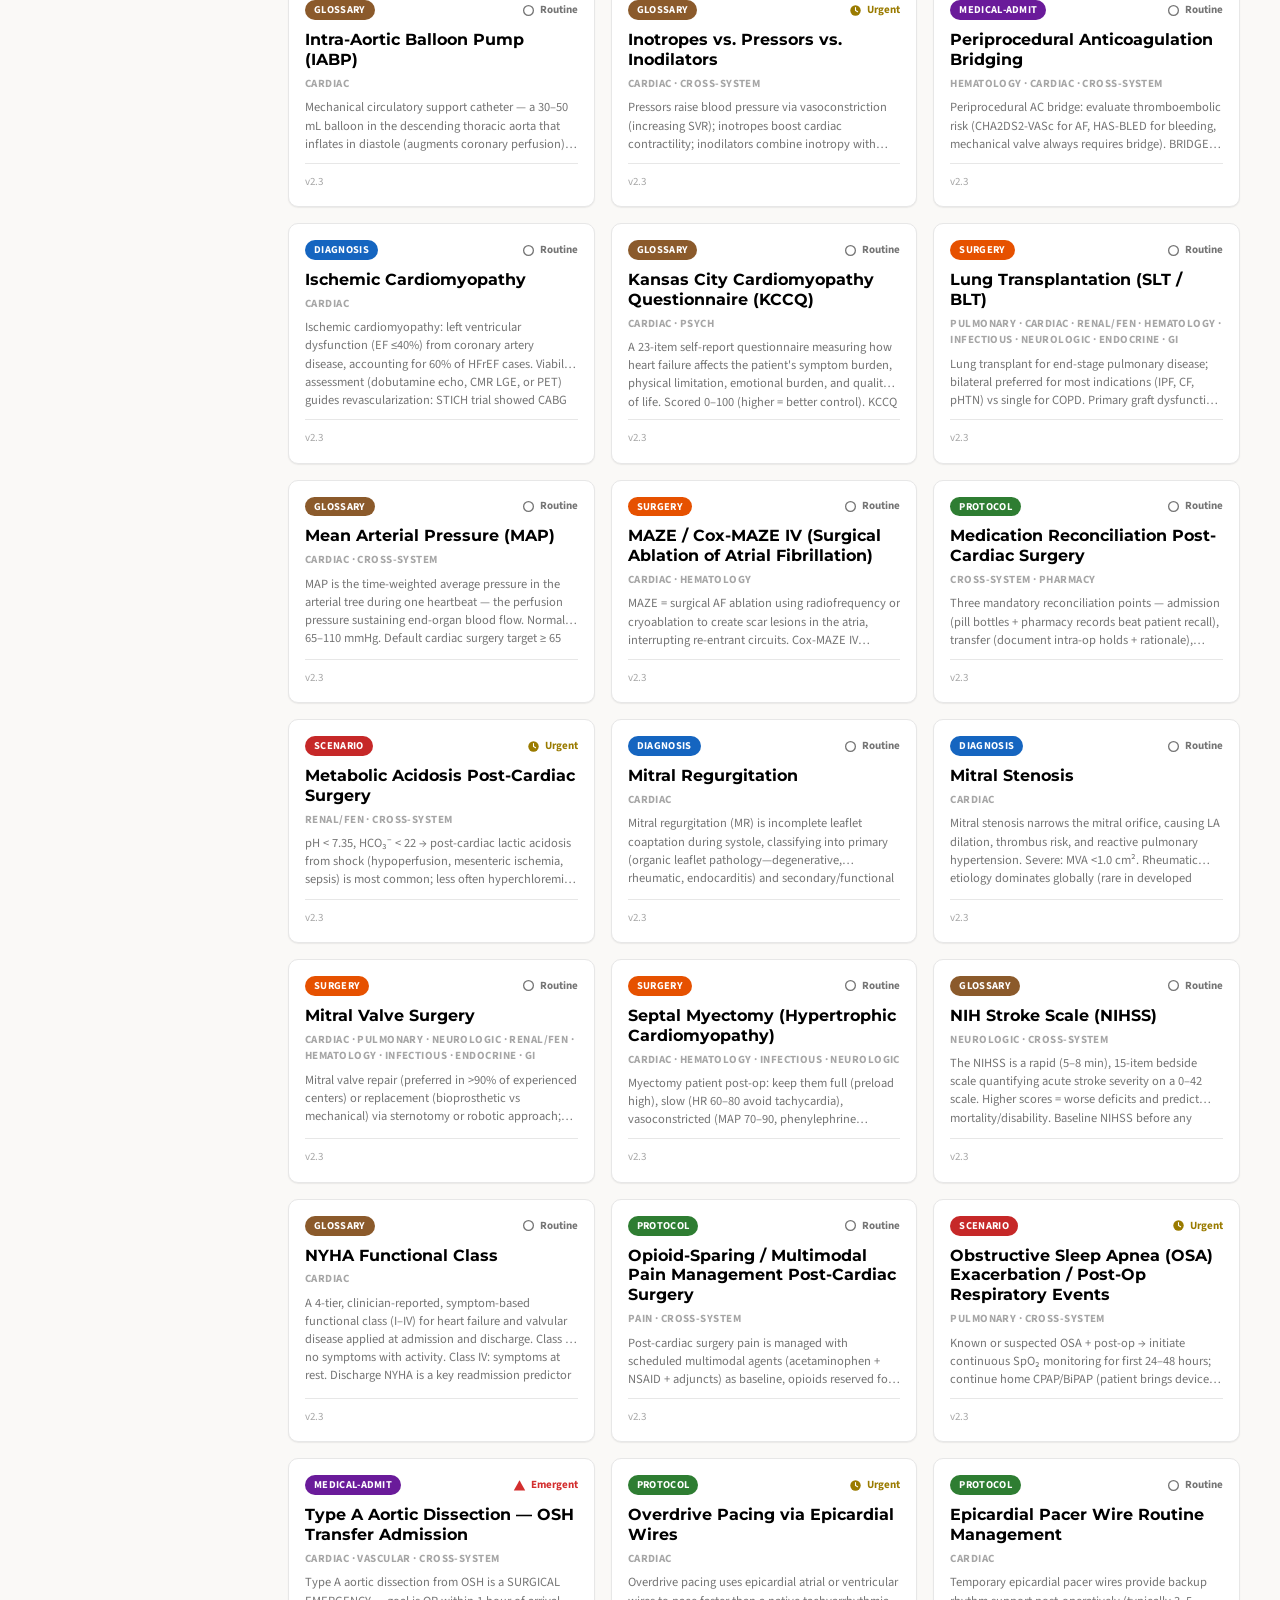
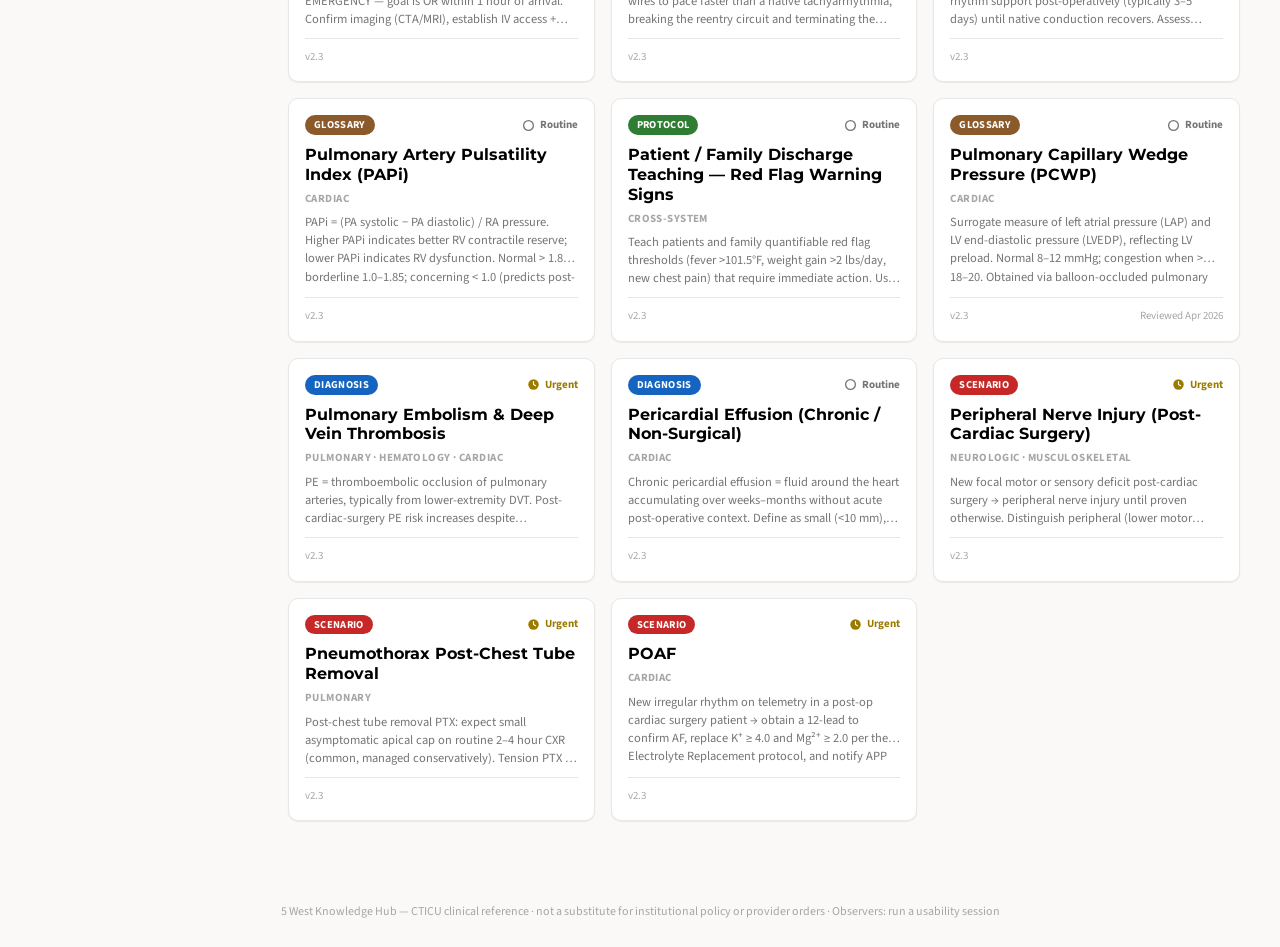
==== commit 14b6939e: "Add observer link to the Hub PSSUQ usability form Co-Authored-By: Claude Opus 5.5 <noreply@anthropic" ====
--- a/index.html
+++ b/index.html
@@ -4,11 +4,17 @@
   <meta charset="utf-8">
   <meta name="viewport" content="width=device-width, initial-scale=1">
   <title>5 West Knowledge Hub</title>
+  <meta name="robots" content="noindex, nofollow, noarchive">
   <link rel="icon" href="data:image/svg+xml,<svg xmlns=%22http://www.w3.org/2000/svg%22 viewBox=%220 0 100 100%22><rect width=%22100%22 height=%22100%22 rx=%2218%22 fill=%22%23990000%22/><text x=%2250%22 y=%2266%22 font-size=%2258%22 font-family=%22Georgia,serif%22 font-weight=%22700%22 fill=%22%23fff%22 text-anchor=%22middle%22>5W</text></svg>">
   <link rel="preconnect" href="https://fonts.googleapis.com">
   <link rel="preconnect" href="https://fonts.gstatic.com" crossorigin>
   <link href="https://fonts.googleapis.com/css2?family=Source+Sans+3:ital,wght@0,400;0,600;0,700;0,900;1,400&family=Montserrat:wght@700;800&display=swap" rel="stylesheet">
-  <link rel="stylesheet" href="css/style.css">
+  <!-- cache-bust manually: bump ?v=N whenever style.css/app.js change --
+       caught live: GitHub Pages/CDN caching served a stale stylesheet to a
+       verification check even in a brand-new browser tab, while a direct
+       no-cache fetch of the same URL showed the current file. Real users
+       hitting the site after an update would hit the same staleness. -->
+  <link rel="stylesheet" href="css/style.css?v=2">
 </head>
 <body>
 
@@ -30,8 +36,9 @@
 
   <footer class="site-footer">
     <span>5 West Knowledge Hub — CTICU clinical reference · not a substitute for institutional policy or provider orders</span>
+    <span> · <a href="https://scottbrickner.github.io/hub-pssuq/?hub=5w" target="_blank" rel="noopener" style="color:inherit">Observers: run a usability session</a></span>
   </footer>
 
-  <script src="js/app.js"></script>
+  <script src="js/app.js?v=2"></script>
 </body>
 </html>
--- a/css/style.css
+++ b/css/style.css
@@ -600,3 +600,14 @@
   .detail-title { font-size: 22px; }
   .card-grid { grid-template-columns: 1fr; }
 }
+
+/* Placed at the end of the file deliberately: this must come after the base
+   .facets rule (position: sticky) to actually win the cascade -- an earlier
+   attempt at this same override, placed near .library-layout higher up in
+   the file, was silently losing to the later unconditional rule despite
+   matching the media query, since source order (not media-query presence)
+   decides ties at equal specificity. Caught by checking computed style
+   directly rather than trusting a screenshot. */
+@media (max-width: 860px) {
+  .facets { position: static; top: auto; }
+}
